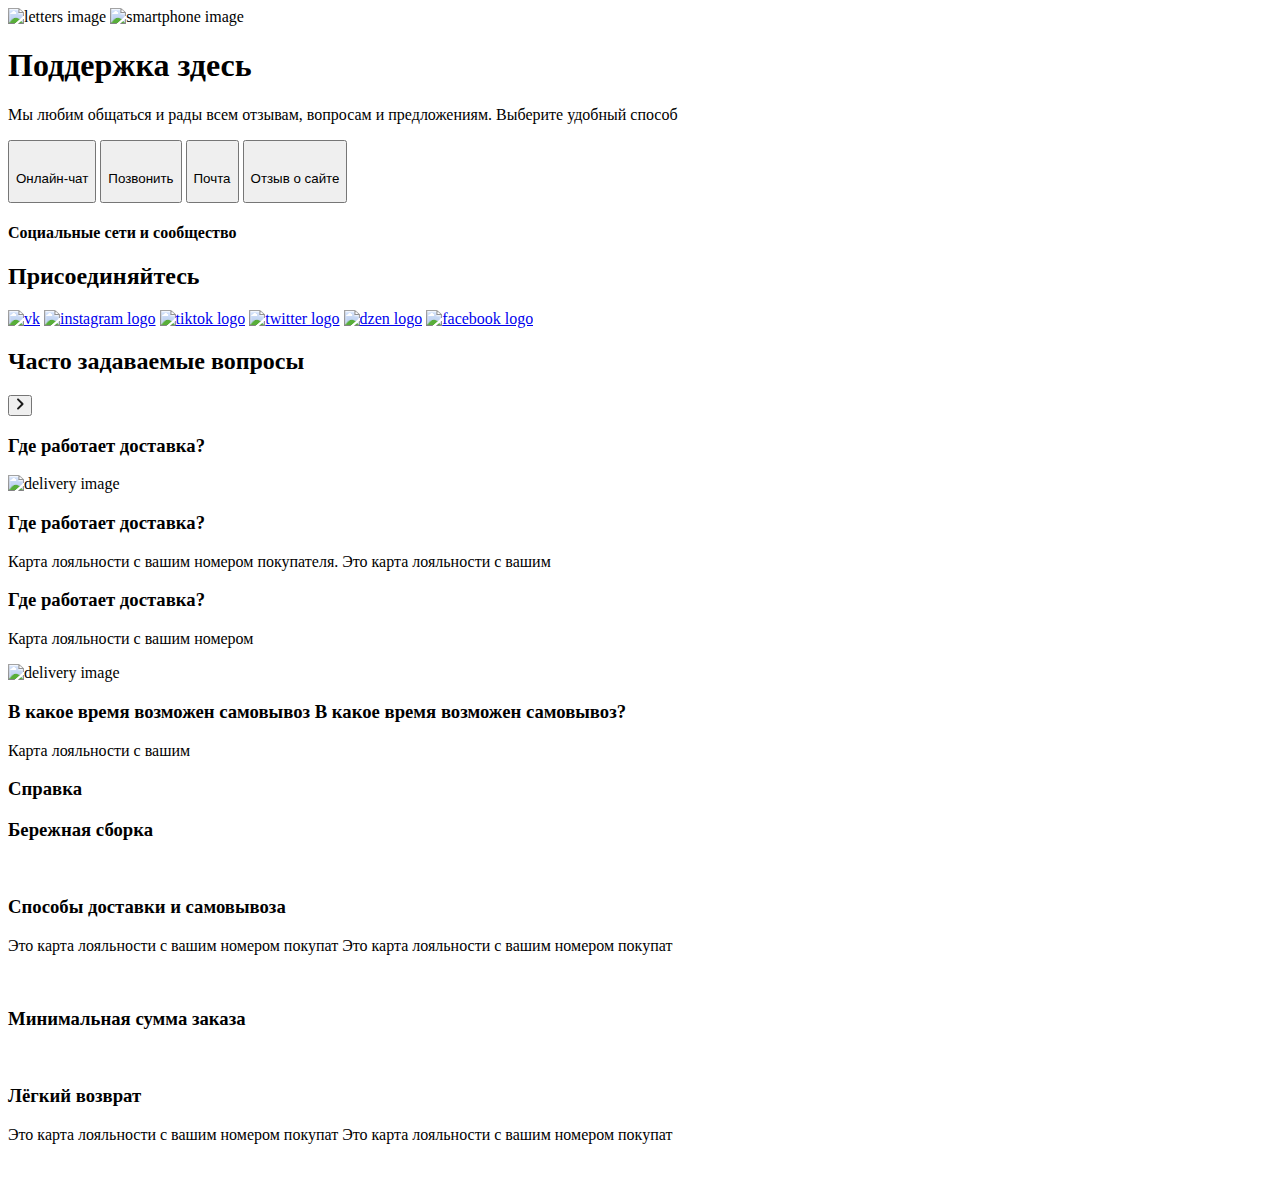
==== index.html @ a9b08f5c "Add main files" ====
<!DOCTYPE html>
<html lang="en">

<head>
    <meta charset="UTF-8">
    <meta http-equiv="X-UA-Compatible" content="IE=edge">
    <meta name="viewport" content="width=device-width, initial-scale=1.0">
    <link rel="stylesheet" href="css/style.css">
    <link rel="stylesheet" href="css/fonts/MuseoSans/stylesheet.css">
    <title>Help</title>
</head>

<body>
    <main class="container">
        <section class="support">
            <img class="letters-image" src="css/img/letters.png" alt="letters image">
            <img class="smartphone-image" src="css/img/smartphone.png" alt="smartphone image">
            <div class="support__content">
                <div class="support__text-wrapper">
                    <h1 class="support__title">Поддержка здесь</h1>
                    <p class="support__text">
                        Мы любим общаться и рады всем отзывам, вопросам и предложениям. Выберите удобный способ
                    </p>
                </div>
                <div class="buttons-wrapper">
                    <button class="button button_white">
                        <img src="css/img/chat.svg" alt="">
                        <p>Онлайн-чат</p>
                    </button>
                    <button class="button button_white">
                        <img src="css/img/phone.svg" alt="">
                        <p>Позвонить</p>
                    </button>
                    <button class="button button_white">
                        <img src="css/img/mail.svg" alt="">
                        <p>Почта</p>
                    </button>
                    <button class="button button_white">
                        <img src="css/img/star.svg" alt="">
                        <p>Отзыв о сайте</p>
                    </button>
                </div>
            </div>
            
        </section>   
        <section class="social-network">
            <div class="social-network__content container_small">
                <div class="social-network__titles">
                    <h4 class="social-network__subtitle">Социальные сети и сообщество</h4>
                    <h2 class="title-h2">Присоединяйтесь</h2>
                </div>
                <div class="social-network__links">
                    <a href="#" class="green-link green-link_big"><img src="css/img/vk.svg" alt="vk"></a>
                    <a href="#" class="green-link green-link_big"><img src="css/img/instagram.svg" alt="instagram logo"></a>
                    <a href="#" class="green-link green-link_big"><img src="css/img/tiktok.svg" alt="tiktok logo"></a>
                    <a href="#" class="green-link green-link_big"><img src="css/img/twitter.svg" alt="twitter logo"></a>
                    <a href="#" class="green-link green-link_big"><img src="css/img/dzen.svg" alt="dzen logo"></a>
                    <a href="#" class="green-link green-link_big"><img src="css/img/facebook.svg" alt="facebook logo"></a>
                </div>
            </div>    
        </section>
        <section class="questions">
            <h2 class="title-h2 title-h2_center">Часто задаваемые вопросы</h2>
            <div class="slider__wrapper">
                <div class="slider__item">
                    <div class="slider__text-wrapper">
                       <h3 class="title-h3">Где работает доставка?</h3>
                    </div>
                    <div class="slider__img-wrapper">
                        <img class="slider__img" src="css/img/delivery.png" alt="delivery image">
                    </div>
                </div>
                <div class="slider__item">
                    <div class="slider__text-wrapper">
                        <h3 class="title-h3">Где работает доставка?</h3>
                        <p class="slider__text">Карта лояльности с вашим номером покупателя. Это карта лояльности с вашим</p>
                    </div>
                </div>
                <div class="slider__item">
                    <div class="slider__text-wrapper">
                        <h3 class="title-h3">Где работает доставка?</h3>
                        <p class="slider__text">Карта лояльности с вашим номером</p>
                    </div>
                    <div class="slider__img-wrapper">
                        <img class="slider__img" src="css/img/delivery.png" alt="delivery image">
                    </div>
                </div>
                <div class="slider__item">
                    <div class="slider__text-wrapper">
                        <h3 class="title-h3">В какое время возможен самовывоз В какое время возможен самовывоз?</h3>
                        <p class="slider__text">Карта лояльности с вашим</p>
                    </div>
                </div>
                <button class="slider__button">
                    <svg width="8" height="12" viewBox="0 0 8 12" fill="none" xmlns="http://www.w3.org/2000/svg">
                        <path d="M1.29 0.709992C0.899998 1.09999 0.899998 1.72999 1.29 2.11999L5.17 5.99999L1.29 9.87999C0.899998 10.27 0.899998 10.9 1.29 11.29C1.68 11.68 2.31 11.68 2.7 11.29L7.29 6.69999C7.68 6.30999 7.68 5.67999 7.29 5.28999L2.7 0.699991C2.32 0.319991 1.68 0.319992 1.29 0.709992Z" fill="#1A1A1A"/>
                    </svg>
                </button>
            </div>
        </section>
        <section class="info">
            <h3 class="title-h2 title-h2_center">Справка</h3>
            <div class="container_small">
                <nav class="info__link-wrapper">
                    <div class="info__item">
                        <div class="info__text-wrapper">
                            <h3 class="title-h3">Бережная сборка</h3>
                        </div>
                        <a href="#">
                            <img src="css/img/arrow.svg" alt="">
                        </a>
                    </div>
                    <div class="info__item">
                        <div class="info__text-wrapper">
                            <h3 class="title-h3">Способы доставки и самовывоза</h3>
                            <p class="info_add-text">
                                Это карта лояльности с вашим номером покупат Это карта лояльности с вашим номером покупат
                            </p>
                        </div>
                        <a href="#">
                            <img src="css/img/arrow.svg" alt="">
                        </a>
                    </div>
                    <div class="info__item">
                        <div class="info__text-wrapper">
                            <h3 class="title-h3">Минимальная сумма заказа</h3>
                        </div>
                        <a href="#">
                            <img src="css/img/arrow.svg" alt="">
                        </a>
                    </div>
                    <div class="info__item">
                        <div class="info__text-wrapper">
                            <h3 class="title-h3">Лёгкий возврат</h3>
                            <p class="info_add-text">
                                Это карта лояльности с вашим номером покупат Это карта лояльности с вашим номером покупат
                            </p>
                        </div>
                        <a href="#">
                            <img src="css/img/arrow.svg" alt="">
                        </a>
                    </div>
                </nav>
            </div>    
        </section>
    </main>
    <script src="main.js"></script>
</body>
</html>
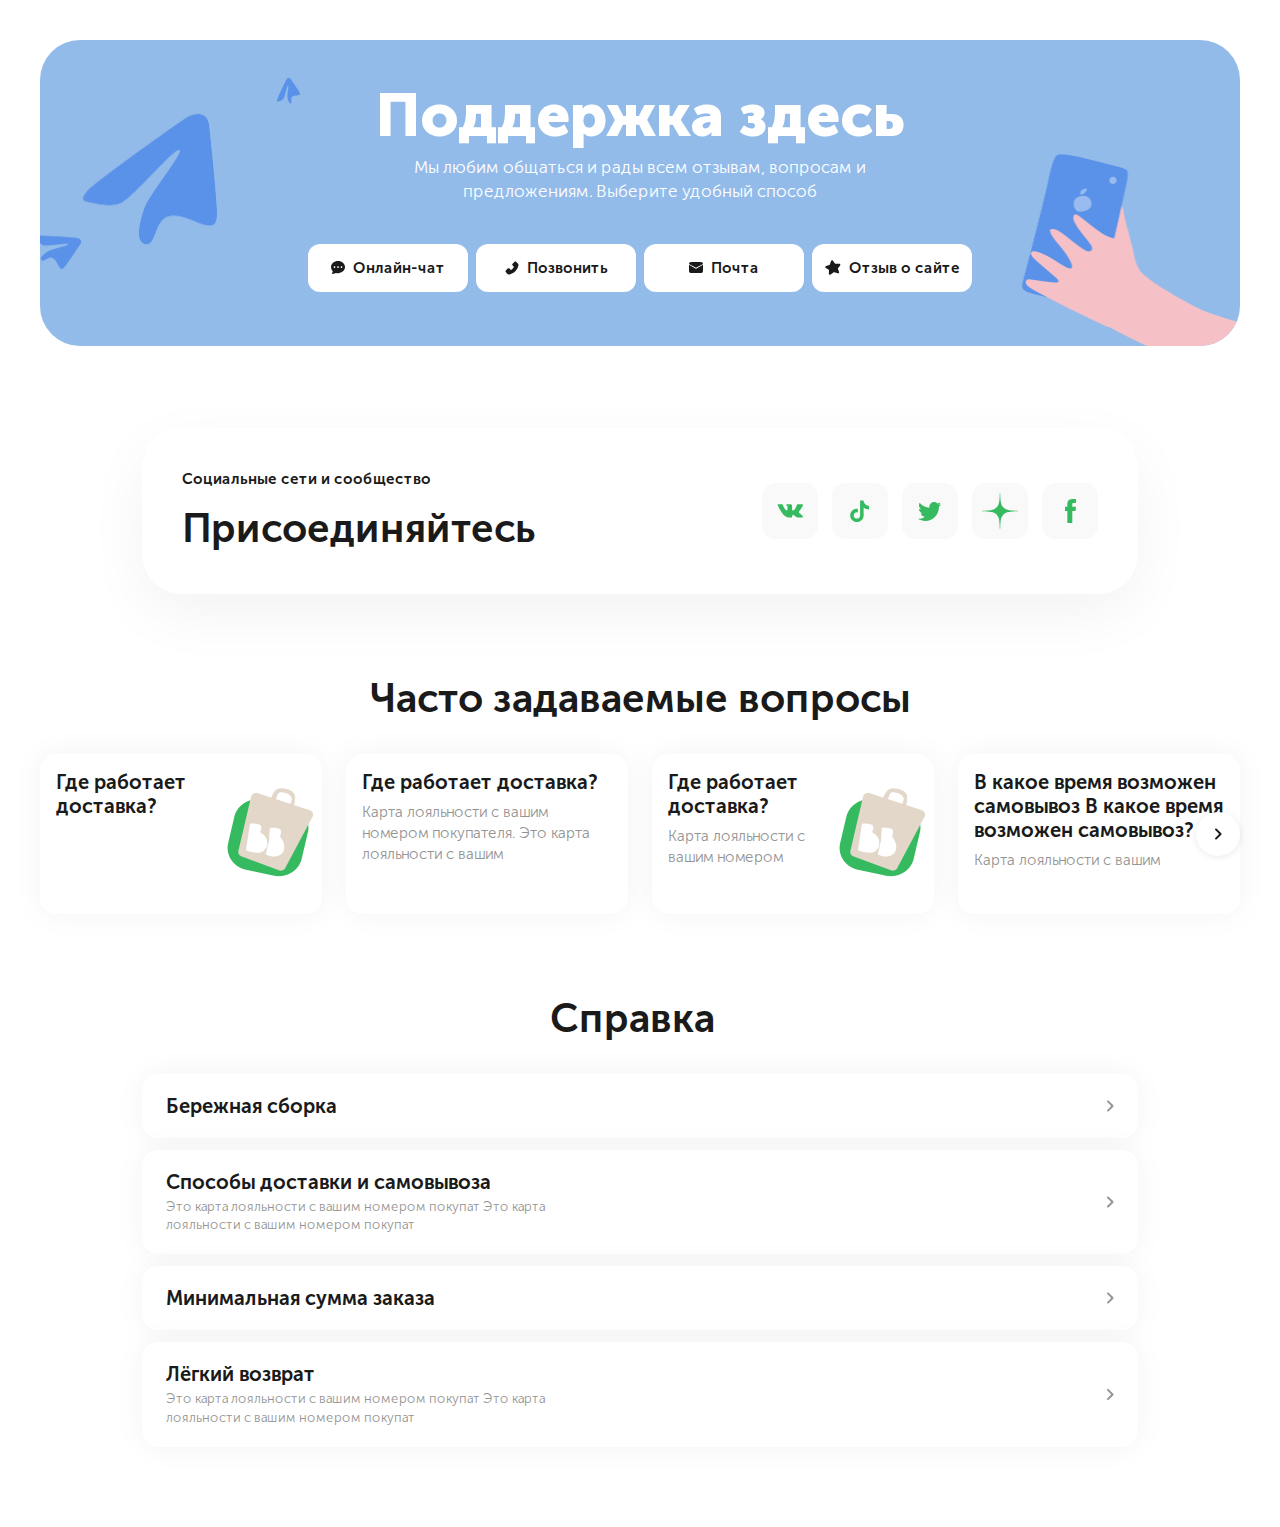
==== commit b2699fe8: "Update index.html" ====
--- a/index.html
+++ b/index.html
@@ -51,7 +51,6 @@
                 </div>
                 <div class="social-network__links">
                     <a href="#" class="green-link green-link_big"><img src="css/img/vk.svg" alt="vk"></a>
-                    <a href="#" class="green-link green-link_big"><img src="css/img/instagram.svg" alt="instagram logo"></a>
                     <a href="#" class="green-link green-link_big"><img src="css/img/tiktok.svg" alt="tiktok logo"></a>
                     <a href="#" class="green-link green-link_big"><img src="css/img/twitter.svg" alt="twitter logo"></a>
                     <a href="#" class="green-link green-link_big"><img src="css/img/dzen.svg" alt="dzen logo"></a>
@@ -146,4 +145,4 @@
     </main>
     <script src="main.js"></script>
 </body>
-</html>+</html>
--- a/css/style.css
+++ b/css/style.css
@@ -0,0 +1,384 @@
+*,
+*::before,
+*::after {
+  box-sizing: border-box; }
+
+body {
+  margin: 0;
+  padding: 0;
+  background: #FFF;
+  font-family: 'Museo Sans', sans-serif;
+  font-weight: 400;
+  color: #1A1A1A; }
+
+a, a:visited {
+  color: inherit;
+  text-decoration: none; }
+
+a:hover {
+  color: inherit;
+  text-decoration: none; }
+
+a:focus, a:active {
+  outline: none; }
+
+h1, h2, h3, h4, h5, h6, p {
+  margin: 0;
+  font-size: inherit;
+  font-weight: inherit;
+  line-height: inherit; }
+
+ul {
+  list-style: none; }
+
+img, svg {
+  vertical-align: top;
+  max-width: 100%;
+  height: auto; }
+
+input, textarea, button, select {
+  margin: 0;
+  font-family: inherit;
+  font-size: inherit;
+  padding: 0; }
+
+button, input[type="submit"] {
+  display: inline-block;
+  box-shadow: none;
+  background-color: transparent;
+  background: none;
+  cursor: pointer; }
+
+input:focus, input:active, button:focus, button:active, textarea:focus, textarea:active {
+  outline: none; }
+
+.none {
+  display: none; }
+
+.container {
+  max-width: 1280px;
+  margin: 0 auto;
+  padding: 40px 40px 80px; }
+
+.container_small {
+  margin-right: 102px;
+  margin-left: 102px; }
+  @media (max-width: 576px) {
+    .container_small {
+      margin-right: 0;
+      margin-left: 0; } }
+
+.container_variant {
+  max-width: 1280px;
+  margin: 0 auto;
+  padding: 22px 40px 80px; }
+
+.title-h2 {
+  font-family: 'Museo Sans Cyrl 700', sans-serif;
+  font-weight: 600;
+  font-size: 40px;
+  line-height: 120%; }
+  @media (max-width: 768px) {
+    .title-h2 {
+      font-size: 25px; } }
+
+.title-h2_center {
+  text-align: center;
+  margin-bottom: 32px; }
+
+.title-h3 {
+  font-family: 'Museo Sans Cyrl 700', sans-serif;
+  font-weight: 600;
+  font-size: 20px;
+  line-height: 120%;
+  color: #1A1A1A; }
+  @media (max-width: 939px) {
+    .title-h3 {
+      font-size: 16px; } }
+
+.support {
+  position: relative;
+  min-height: 306px;
+  background: #93BBEA;
+  border-radius: 40px;
+  padding-top: 40px;
+  padding-bottom: 54px; }
+
+.support__content {
+  max-width: 664px;
+  margin: 0 auto; }
+
+.letters-image {
+  position: absolute;
+  top: 37px;
+  left: 0;
+  max-width: 262.68px; }
+
+.support__text-wrapper {
+  max-width: 535px;
+  margin: 0 auto 40px; }
+
+.support__title {
+  position: relative;
+  margin-bottom: 4px;
+  text-align: center;
+  font-family: 'Museo Sans Cyrl 900', sans-serif;
+  font-weight: 900;
+  font-size: 60px;
+  line-height: 120%;
+  color: #FFF;
+  z-index: 11; }
+  @media (max-width: 768px) {
+    .support__title {
+      font-size: 45px; } }
+
+.support__text {
+  position: relative;
+  font-family: 'Museo Sans Cyrl 300', sans-serif;
+  font-weight: 300;
+  font-size: 17px;
+  line-height: 140%;
+  text-align: center;
+  color: #FFF;
+  z-index: 11; }
+
+.smartphone-image {
+  position: absolute;
+  bottom: 0;
+  right: 0;
+  max-width: 277.45px;
+  height: auto;
+  border-radius: 40px;
+  z-index: 10; }
+
+.buttons-wrapper {
+  display: flex;
+  justify-content: space-between;
+  flex-wrap: wrap; }
+  @media (max-width: 720px) {
+    .buttons-wrapper {
+      width: 340px;
+      margin: 0 auto;
+      justify-content: space-evenly; } }
+  @media (max-width: 360px) {
+    .buttons-wrapper {
+      width: 280px; } }
+
+.button {
+  display: flex;
+  justify-content: center;
+  align-items: center;
+  height: 48px;
+  z-index: 11;
+  padding: 7px;
+  border-radius: 12px;
+  border: none;
+  font-family: 'Museo Sans Cyrl 700', sans-serif;
+  font-weight: 700;
+  font-size: 15px;
+  line-height: 120%; }
+  .button img {
+    margin-right: 8px; }
+
+.button_white {
+  width: 160px;
+  background: #FFF;
+  color: #1A1A1A; }
+  @media (max-width: 720px) {
+    .button_white {
+      width: 130px;
+      margin-bottom: 10px; } }
+
+.button_green {
+  background: #36BA5F;
+  color: #FFF;
+  width: 224px; }
+
+.social-network {
+  margin: 82px auto 0; }
+
+.social-network__content {
+  display: flex;
+  justify-content: space-between;
+  align-items: center;
+  padding: 42px 40px;
+  background: #FFF;
+  box-shadow: 0px 20px 60px rgba(26, 26, 26, 0.05);
+  border-radius: 40px; }
+  @media (max-width: 1150px) {
+    .social-network__content {
+      flex-wrap: wrap; } }
+
+.social-network__subtitle {
+  margin-bottom: 16px;
+  font-family: 'Museo Sans Cyrl 700', sans-serif;
+  font-weight: 600;
+  font-size: 15px;
+  line-height: 120%; }
+
+.social-network__links {
+  display: flex; }
+  @media (max-width: 1150px) {
+    .social-network__links {
+      margin-top: 16px; } }
+  @media (max-width: 768px) {
+    .social-network__links {
+      width: 210px;
+      flex-wrap: wrap; } }
+
+.green-link {
+  display: flex;
+  justify-content: center;
+  align-items: center;
+  background: #F9F9F9;
+  border-radius: 13.3311px; }
+
+.green-link_big {
+  width: 56px;
+  height: 56px; }
+  @media (max-width: 768px) {
+    .green-link_big {
+      margin-bottom: 10px; } }
+
+.social-network__links .green-link:not(:last-child) {
+  margin-right: 14px; }
+  @media (max-width: 360px) {
+    .social-network__links .green-link:not(:last-child) {
+      margin-right: 10px; } }
+
+.questions {
+  margin-top: 80px; }
+
+.slider__wrapper {
+  display: flex;
+  justify-content: space-between;
+  position: relative; }
+
+.slider__item {
+  display: flex;
+  justify-content: space-between;
+  width: 282px;
+  min-height: 160px;
+  background: #FFF;
+  box-shadow: 0px 0px 30px rgba(0, 0, 0, 0.05);
+  border-radius: 16px; }
+
+.slider__item + .slider__item {
+  margin-left: 8px; }
+
+.slider__text-wrapper {
+  padding: 16px; }
+
+.slider__text {
+  margin-top: 8px;
+  font-family: 'Museo Sans Cyrl 300', sans-serif;
+  font-weight: 400;
+  font-size: 15px;
+  line-height: 140%;
+  color: #949494; }
+  @media (max-width: 939px) {
+    .slider__text {
+      font-size: 13px; } }
+
+.slider__img-wrapper {
+  max-width: 104px;
+  max-height: 162px; }
+
+.slider__button {
+  position: absolute;
+  top: 58px;
+  right: 0;
+  z-index: 10;
+  display: flex;
+  justify-content: center;
+  align-items: center;
+  width: 44px;
+  height: 44px;
+  background: #FFF;
+  box-shadow: 0px 1px 7px rgba(0, 0, 0, 0.09);
+  border: none;
+  border-radius: 35px; }
+
+.info {
+  margin-top: 80px; }
+
+.info .title-h2 {
+  margin-right: 16px; }
+
+.info__link-wrapper {
+  margin: 0 auto; }
+
+.info__item {
+  display: flex;
+  justify-content: space-between;
+  padding: 20px 24.45px 20px 24px;
+  background: #FFF;
+  box-shadow: 0px 0px 30px rgba(0, 0, 0, 0.05);
+  border-radius: 16px; }
+
+.info__item a {
+  display: flex; }
+
+.info__item + .info__item {
+  margin-top: 12px; }
+
+.info__text-wrapper {
+  width: 435px;
+  padding-right: 20px; }
+  @media (max-width: 768px) {
+    .info__text-wrapper {
+      width: 270px; } }
+
+.info_add-text {
+  margin-top: 4px;
+  font-family: 'Museo Sans Cyrl 300';
+  font-weight: 400;
+  font-size: 13px;
+  line-height: 140%;
+  color: #949494;
+  display: inline-block; }
+
+.article__title-wrapper {
+  display: flex;
+  margin-bottom: 16px; }
+
+.article__title {
+  font-family: 'Museo Sans Cyrl 900';
+  font-weight: 900;
+  font-size: 24px;
+  line-height: 120%;
+  color: #1A1A1A; }
+
+.article__title-img {
+  margin-left: 12px; }
+
+.article__text-wrapper {
+  max-width: 690px;
+  margin-bottom: 40px; }
+
+.article__text {
+  font-family: 'Museo Sans Cyrl 500';
+  font-weight: 400;
+  font-size: 15px;
+  line-height: 140%;
+  color: #1A1A1A; }
+
+.support-chat__text {
+  font-family: 'Museo Sans Cyrl 700';
+  font-weight: 600;
+  font-size: 13px;
+  line-height: 120%;
+  color: #1A1A1A;
+  margin-bottom: 16px; }
+
+.support-chat__wrapper {
+  display: flex; }
+
+.support-chat__wrapper .green-link {
+  margin-left: 8px; }
+
+.green-link_small {
+  width: 48px;
+  height: 48px; }
+
+/*# sourceMappingURL=style.css.map */
--- a/css/fonts/MuseoSans/stylesheet.css
+++ b/css/fonts/MuseoSans/stylesheet.css
@@ -0,0 +1,45 @@
+@font-face {
+	font-family: 'Museo Sans Cyrl 500';
+	src: url('MuseoSansCyrl-500.eot');
+	src: local('MuseoSansCyrl-500'),
+		url('MuseoSansCyrl-500.eot?#iefix') format('embedded-opentype'),
+		url('MuseoSansCyrl-500.woff') format('woff'),
+		url('MuseoSansCyrl-500.ttf') format('truetype');
+	font-weight: normal;
+	font-style: normal;
+}
+
+@font-face {
+	font-family: 'Museo Sans Cyrl 900';
+	src: url('MuseoSansCyrl-900.eot');
+	src: local('MuseoSansCyrl-900'),
+		url('MuseoSansCyrl-900.eot?#iefix') format('embedded-opentype'),
+		url('MuseoSansCyrl-900.woff') format('woff'),
+		url('MuseoSansCyrl-900.ttf') format('truetype');
+	font-weight: bold;
+	font-style: normal;
+}
+
+@font-face {
+	font-family: 'Museo Sans Cyrl 700';
+	src: url('MuseoSansCyrl-700.eot');
+	src: local('MuseoSansCyrl-700'),
+		url('MuseoSansCyrl-700.eot?#iefix') format('embedded-opentype'),
+		url('MuseoSansCyrl-700.woff') format('woff'),
+		url('MuseoSansCyrl-700.ttf') format('truetype');
+	font-weight: normal;
+	font-style: normal;
+}
+
+
+@font-face {
+	font-family: 'Museo Sans Cyrl 300';
+	src: url('MuseoSansCyrl-300.eot');
+	src: local('MuseoSansCyrl-300'),
+		url('MuseoSansCyrl-300.eot?#iefix') format('embedded-opentype'),
+		url('MuseoSansCyrl-300.woff') format('woff'),
+		url('MuseoSansCyrl-300.ttf') format('truetype');
+	font-weight: 300;
+	font-style: normal;
+}
+
